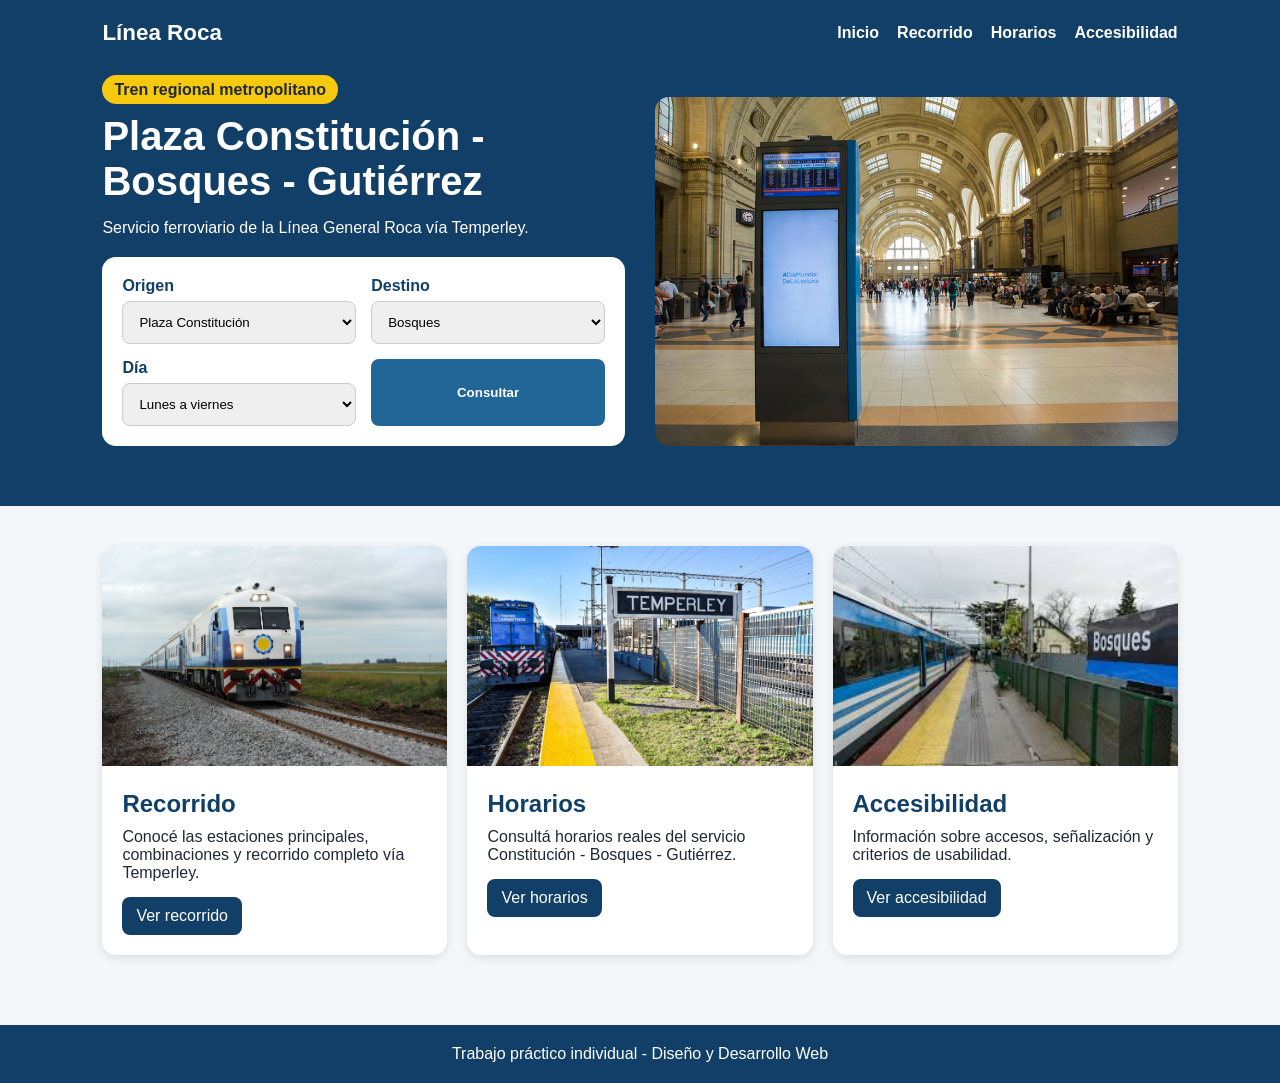
==== index.html @ 36bea430 "Add files via upload" ====
<!DOCTYPE html>
<html lang="es">

<head>

    <meta charset="UTF-8">
    <meta name="viewport" content="width=device-width, initial-scale=1.0">

    <title>
        Línea Roca | Inicio
    </title>

    <link rel="stylesheet" href="css/estilos.css">

</head>

<body>

    <header class="header">

        <div class="topbar">

            <div class="logo">
                Línea Roca
            </div>

            <nav>

                <ul class="menu">

                    <li>
                        <a href="index.html">Inicio</a>
                    </li>

                    <li>
                        <a href="recorrido.html">Recorrido</a>
                    </li>

                    <li>
                        <a href="horarios.html">Horarios</a>
                    </li>

                    <li>
                        <a href="accesibilidad.html">Accesibilidad</a>
                    </li>

                </ul>

            </nav>

        </div>

        <section class="hero">

            <div class="hero-texto">

                <span class="etiqueta">
                    Tren regional metropolitano
                </span>

                <h1>
                    Plaza Constitución - Bosques - Gutiérrez
                </h1>

                <p>
                    Servicio ferroviario de la Línea General Roca
                    vía Temperley.
                </p>

                <div class="buscador">

                    <div class="campo">

                        <label>
                            Origen
                        </label>

                        <select>

                            <option>
                                Plaza Constitución
                            </option>

                            <option>
                                Temperley
                            </option>

                            <option>
                                Bosques
                            </option>

                        </select>

                    </div>

                    <div class="campo">

                        <label>
                            Destino
                        </label>

                        <select>

                            <option>
                                Bosques
                            </option>

                            <option>
                                Juan María Gutiérrez
                            </option>

                            <option>
                                Temperley
                            </option>

                        </select>

                    </div>

                    <div class="campo">

                        <label>
                            Día
                        </label>

                        <select>

                            <option>
                                Lunes a viernes
                            </option>

                            <option>
                                Sábado
                            </option>

                            <option>
                                Domingo/Feriado
                            </option>

                        </select>

                    </div>

                    <button onclick="mostrarMensaje()">
                        Consultar
                    </button>

                </div>

                <p id="mensaje" class="mensaje"></p>

            </div>

            <div class="hero-imagen">

                <img
                    src="img/constitucion.jpg"
                    alt="Estación Plaza Constitución"
                >

            </div>

        </section>

    </header>

    <main>

        <section class="tarjetas-home">

            <article class="card-home">

                <img
                    src="img/tren-roca.jpg"
                    alt="Formación de la Línea Roca"
                >

                <div class="contenido-card">

                    <h2>
                        Recorrido
                    </h2>

                    <p>
                        Conocé las estaciones principales,
                        combinaciones y recorrido completo
                        vía Temperley.
                    </p>

                    <a href="recorrido.html">
                        Ver recorrido
                    </a>

                </div>

            </article>

            <article class="card-home">

                <img
                    src="img/temperley.jpg"
                    alt="Estación Temperley"
                >

                <div class="contenido-card">

                    <h2>
                        Horarios
                    </h2>

                    <p>
                        Consultá horarios reales del servicio
                        Constitución - Bosques - Gutiérrez.
                    </p>

                    <a href="horarios.html">
                        Ver horarios
                    </a>

                </div>

            </article>

            <article class="card-home">

                <img
                    src="img/bosques.jpg"
                    alt="Estación Bosques"
                >

                <div class="contenido-card">

                    <h2>
                        Accesibilidad
                    </h2>

                    <p>
                        Información sobre accesos,
                        señalización y criterios de usabilidad.
                    </p>

                    <a href="accesibilidad.html">
                        Ver accesibilidad
                    </a>

                </div>

            </article>

        </section>

    </main>

    <footer class="footer">

        <p>
            Trabajo práctico individual - Diseño y Desarrollo Web
        </p>

    </footer>

    <script src="js/app.js"></script>

</body>

</html>
---- css/estilos.css ----
*{
    margin:0;
    padding:0;
    box-sizing:border-box;
}

body{
    font-family:Arial, Helvetica, sans-serif;
    background:#f4f7f9;
    color:#1f2933;
}

.header{
    background:#113f67;
    color:white;
    padding:20px 8% 40px;
}

.header-interno{
    background:#113f67;
    color:white;
    padding:20px 8%;
}

.topbar{
    display:flex;
    justify-content:space-between;
    align-items:center;
    flex-wrap:wrap;
    gap:15px;
}

.logo{
    font-size:1.4rem;
    font-weight:bold;
}

.menu{
    display:flex;
    list-style:none;
    gap:18px;
}

.menu a{
    color:white;
    text-decoration:none;
    font-weight:bold;
}

.menu a:hover{
    text-decoration:underline;
}

.hero{
    margin-top:35px;
    display:grid;
    grid-template-columns:1fr 1fr;
    gap:30px;
    align-items:center;
}

.hero-texto h1{
    font-size:2.5rem;
    margin:15px 0;
}

.hero-texto p{
    margin-bottom:20px;
}

.hero-imagen img{
    width:100%;
    border-radius:14px;
}

.etiqueta{
    background:#f6c90e;
    color:#1f2933;
    padding:6px 12px;
    border-radius:20px;
    font-weight:bold;
}

.buscador{
    background:white;
    padding:20px;
    border-radius:14px;
    display:grid;
    grid-template-columns:repeat(auto-fit,minmax(180px,1fr));
    gap:15px;
}

.campo{
    display:flex;
    flex-direction:column;
}

.campo label{
    margin-bottom:6px;
    color:#113f67;
    font-weight:bold;
}

select{
    padding:12px;
    border-radius:8px;
    border:1px solid #ccc;
}

button{
    background:#226597;
    color:white;
    border:none;
    padding:12px;
    border-radius:8px;
    font-weight:bold;
    cursor:pointer;
}

button:hover{
    background:#0c2d48;
}

.mensaje{
    margin-top:15px;
    font-weight:bold;
}

.tarjetas-home{
    padding:40px 8%;
    display:grid;
    grid-template-columns:repeat(auto-fit,minmax(280px,1fr));
    gap:20px;
}

.card-home{
    background:white;
    border-radius:14px;
    overflow:hidden;
    box-shadow:0 3px 10px rgba(0,0,0,0.1);
}

.card-home img{
    width:100%;
    height:220px;
    object-fit:cover;
}

.contenido-card{
    padding:20px;
}

.contenido-card h2{
    margin-bottom:10px;
    color:#113f67;
}

.contenido-card p{
    margin-bottom:15px;
}

.contenido-card a{
    text-decoration:none;
    background:#113f67;
    color:white;
    padding:10px 14px;
    border-radius:8px;
    display:inline-block;
}

.contenedor{
    padding:35px 8%;
}

.tarjeta{
    background:white;
    padding:25px;
    border-radius:14px;
    margin-bottom:25px;
    box-shadow:0 3px 10px rgba(0,0,0,0.08);
}

.linea{
    display:grid;
    grid-template-columns:repeat(auto-fit,minmax(140px,1fr));
    gap:12px;
    margin-top:20px;
}

.estacion{
    background:#eef6fb;
    padding:14px;
    border-radius:10px;
    text-align:center;
    font-weight:bold;
}

.principal{
    background:#fff3c4;
}

.imagen-grande{
    width:100%;
    border-radius:14px;
}

table{
    width:100%;
    border-collapse:collapse;
    margin-top:20px;
}

th,td{
    border:1px solid #d9e2ec;
    padding:12px;
    text-align:left;
}

th{
    background:#113f67;
    color:white;
}

.grid-accesibilidad{
    display:grid;
    grid-template-columns:repeat(auto-fit,minmax(240px,1fr));
    gap:15px;
}

.item-acceso{
    background:#eef6fb;
    padding:18px;
    border-radius:12px;
}

.item-acceso h2{
    margin-bottom:10px;
    color:#113f67;
}

.footer{
    background:#113f67;
    color:white;
    text-align:center;
    padding:20px;
    margin-top:30px;
}

@media(max-width:800px){

    .hero{
        grid-template-columns:1fr;
    }

    .menu{
        flex-direction:column;
    }

}
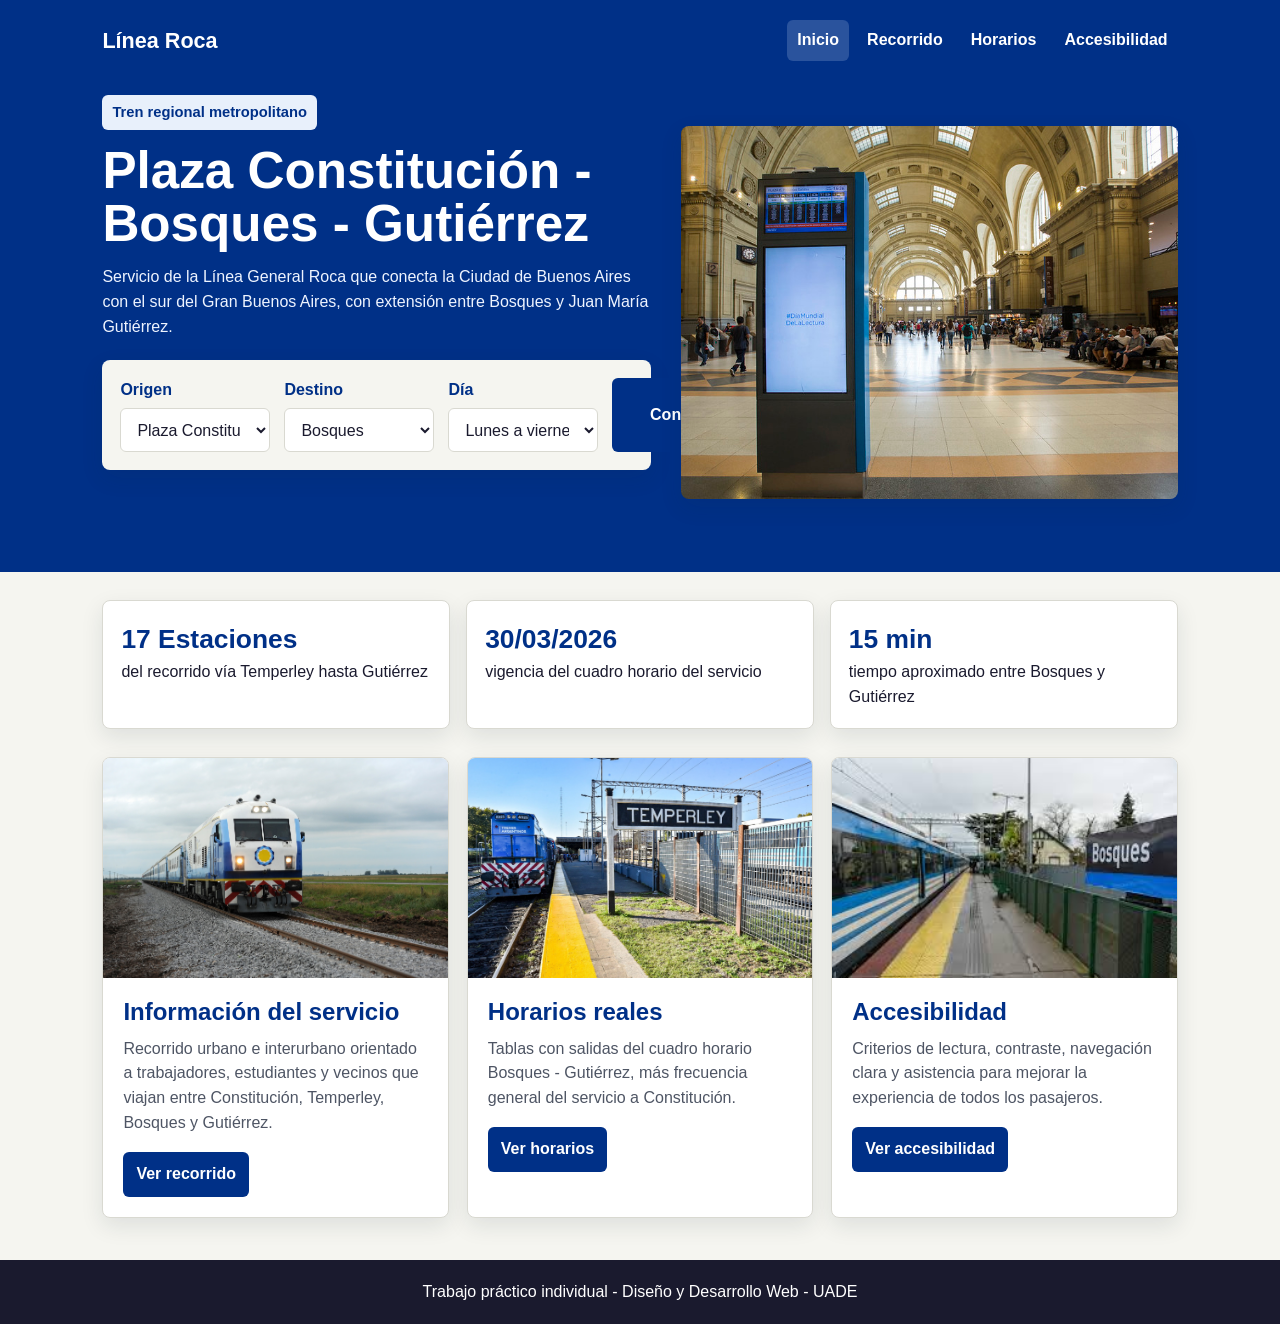
==== commit 2f7373e6: "Add files via upload" ====
--- a/index.html
+++ b/index.html
@@ -1,266 +1,140 @@
-<!DOCTYPE html>
-<html lang="es">
-
-<head>
-
-    <meta charset="UTF-8">
-    <meta name="viewport" content="width=device-width, initial-scale=1.0">
-
-    <title>
-        Línea Roca | Inicio
-    </title>
-
-    <link rel="stylesheet" href="css/estilos.css">
-
-</head>
-
-<body>
-
-    <header class="header">
-
-        <div class="topbar">
-
-            <div class="logo">
-                Línea Roca
-            </div>
-
-            <nav>
-
-                <ul class="menu">
-
-                    <li>
-                        <a href="index.html">Inicio</a>
-                    </li>
-
-                    <li>
-                        <a href="recorrido.html">Recorrido</a>
-                    </li>
-
-                    <li>
-                        <a href="horarios.html">Horarios</a>
-                    </li>
-
-                    <li>
-                        <a href="accesibilidad.html">Accesibilidad</a>
-                    </li>
-
-                </ul>
-
-            </nav>
-
-        </div>
-
-        <section class="hero">
-
-            <div class="hero-texto">
-
-                <span class="etiqueta">
-                    Tren regional metropolitano
-                </span>
-
-                <h1>
-                    Plaza Constitución - Bosques - Gutiérrez
-                </h1>
-
-                <p>
-                    Servicio ferroviario de la Línea General Roca
-                    vía Temperley.
-                </p>
-
-                <div class="buscador">
-
-                    <div class="campo">
-
-                        <label>
-                            Origen
-                        </label>
-
-                        <select>
-
-                            <option>
-                                Plaza Constitución
-                            </option>
-
-                            <option>
-                                Temperley
-                            </option>
-
-                            <option>
-                                Bosques
-                            </option>
-
-                        </select>
-
-                    </div>
-
-                    <div class="campo">
-
-                        <label>
-                            Destino
-                        </label>
-
-                        <select>
-
-                            <option>
-                                Bosques
-                            </option>
-
-                            <option>
-                                Juan María Gutiérrez
-                            </option>
-
-                            <option>
-                                Temperley
-                            </option>
-
-                        </select>
-
-                    </div>
-
-                    <div class="campo">
-
-                        <label>
-                            Día
-                        </label>
-
-                        <select>
-
-                            <option>
-                                Lunes a viernes
-                            </option>
-
-                            <option>
-                                Sábado
-                            </option>
-
-                            <option>
-                                Domingo/Feriado
-                            </option>
-
-                        </select>
-
-                    </div>
-
-                    <button onclick="mostrarMensaje()">
-                        Consultar
-                    </button>
-
-                </div>
-
-                <p id="mensaje" class="mensaje"></p>
-
-            </div>
-
-            <div class="hero-imagen">
-
-                <img
-                    src="img/constitucion.jpg"
-                    alt="Estación Plaza Constitución"
-                >
-
-            </div>
-
-        </section>
-
-    </header>
-
-    <main>
-
-        <section class="tarjetas-home">
-
-            <article class="card-home">
-
-                <img
-                    src="img/tren-roca.jpg"
-                    alt="Formación de la Línea Roca"
-                >
-
-                <div class="contenido-card">
-
-                    <h2>
-                        Recorrido
-                    </h2>
-
-                    <p>
-                        Conocé las estaciones principales,
-                        combinaciones y recorrido completo
-                        vía Temperley.
-                    </p>
-
-                    <a href="recorrido.html">
-                        Ver recorrido
-                    </a>
-
-                </div>
-
-            </article>
-
-            <article class="card-home">
-
-                <img
-                    src="img/temperley.jpg"
-                    alt="Estación Temperley"
-                >
-
-                <div class="contenido-card">
-
-                    <h2>
-                        Horarios
-                    </h2>
-
-                    <p>
-                        Consultá horarios reales del servicio
-                        Constitución - Bosques - Gutiérrez.
-                    </p>
-
-                    <a href="horarios.html">
-                        Ver horarios
-                    </a>
-
-                </div>
-
-            </article>
-
-            <article class="card-home">
-
-                <img
-                    src="img/bosques.jpg"
-                    alt="Estación Bosques"
-                >
-
-                <div class="contenido-card">
-
-                    <h2>
-                        Accesibilidad
-                    </h2>
-
-                    <p>
-                        Información sobre accesos,
-                        señalización y criterios de usabilidad.
-                    </p>
-
-                    <a href="accesibilidad.html">
-                        Ver accesibilidad
-                    </a>
-
-                </div>
-
-            </article>
-
-        </section>
-
-    </main>
-
-    <footer class="footer">
-
-        <p>
-            Trabajo práctico individual - Diseño y Desarrollo Web
-        </p>
-
-    </footer>
-
-    <script src="js/app.js"></script>
-
-</body>
-
-</html>+<!DOCTYPE html>
+<html lang="es">
+
+<head>
+    <meta charset="UTF-8">
+    <meta name="viewport" content="width=device-width, initial-scale=1.0">
+    <title>Línea Roca | Bosques - Gutiérrez</title>
+    <link rel="stylesheet" href="css/estilos.css">
+</head>
+
+<body>
+    <header class="site-header">
+        <div class="topbar">
+            <a class="logo" href="index.html">Línea Roca</a>
+
+            <nav aria-label="Navegación principal">
+                <ul class="menu">
+                    <li><a aria-current="page" href="index.html">Inicio</a></li>
+                    <li><a href="recorrido.html">Recorrido</a></li>
+                    <li><a href="horarios.html">Horarios</a></li>
+                    <li><a href="accesibilidad.html">Accesibilidad</a></li>
+                </ul>
+            </nav>
+        </div>
+
+        <section class="hero">
+            <div class="hero-texto">
+                <span class="etiqueta">Tren regional metropolitano</span>
+                <h1>Plaza Constitución - Bosques - Gutiérrez</h1>
+                <p>
+                    Servicio de la Línea General Roca que conecta la Ciudad de Buenos Aires
+                    con el sur del Gran Buenos Aires, con extensión entre Bosques y Juan
+                    María Gutiérrez.
+                </p>
+
+                <form class="buscador" id="consulta-form">
+                    <div class="campo">
+                        <label for="origen">Origen</label>
+                        <select id="origen" name="origen">
+                            <option value="constitucion">Plaza Constitución</option>
+                            <option value="temperley">Temperley</option>
+                            <option value="bosques">Bosques</option>
+                            <option value="gutierrez">Juan María Gutiérrez</option>
+                        </select>
+                    </div>
+
+                    <div class="campo">
+                        <label for="destino">Destino</label>
+                        <select id="destino" name="destino">
+                            <option value="bosques">Bosques</option>
+                            <option value="gutierrez">Juan María Gutiérrez</option>
+                            <option value="temperley">Temperley</option>
+                            <option value="constitucion">Plaza Constitución</option>
+                        </select>
+                    </div>
+
+                    <div class="campo">
+                        <label for="dia">Día</label>
+                        <select id="dia" name="dia">
+                            <option value="habiles">Lunes a viernes</option>
+                            <option value="sabado">Sábado</option>
+                            <option value="domingo">Domingos y feriados</option>
+                        </select>
+                    </div>
+
+                    <button type="submit">Consultar</button>
+                </form>
+
+                <p id="mensaje" class="mensaje" role="status"></p>
+            </div>
+
+            <div class="hero-imagen">
+                <img src="img/constitucion.jpg" alt="Hall de la estación Plaza Constitución">
+            </div>
+        </section>
+    </header>
+
+    <main>
+        <section class="resumen-servicio" aria-label="Datos principales del servicio">
+            <article>
+                <span class="dato">17 Estaciones</span>
+                <p> del recorrido vía Temperley hasta Gutiérrez</p>
+            </article>
+            <article>
+                <span class="dato">30/03/2026</span>
+                <p>vigencia del cuadro horario del servicio</p>
+            </article>
+            <article>
+                <span class="dato">15 min</span>
+                <p>tiempo aproximado entre Bosques y Gutiérrez</p>
+            </article>
+        </section>
+
+        <section class="tarjetas-home">
+            <article class="card-home">
+                <img src="img/tren-roca.jpg" alt="Formación eléctrica de la Línea Roca">
+                <div class="contenido-card">
+                    <h2>Información del servicio</h2>
+                    <p>
+                        Recorrido urbano e interurbano orientado a trabajadores, estudiantes
+                        y vecinos que viajan entre Constitución, Temperley, Bosques y Gutiérrez.
+                    </p>
+                    <a href="recorrido.html">Ver recorrido</a>
+                </div>
+            </article>
+
+            <article class="card-home">
+                <img src="img/temperley.jpg" alt="Andenes de la estación Temperley">
+                <div class="contenido-card">
+                    <h2>Horarios reales</h2>
+                    <p>
+                        Tablas con salidas del cuadro horario Bosques - Gutiérrez,
+                        más frecuencia general del servicio a Constitución.
+                    </p>
+                    <a href="horarios.html">Ver horarios</a>
+                </div>
+            </article>
+
+            <article class="card-home">
+                <img src="img/bosques.jpg" alt="Estación Bosques de la Línea Roca">
+                <div class="contenido-card">
+                    <h2>Accesibilidad</h2>
+                    <p>
+                        Criterios de lectura, contraste, navegación clara y asistencia para
+                        mejorar la experiencia de todos los pasajeros.
+                    </p>
+                    <a href="accesibilidad.html">Ver accesibilidad</a>
+                </div>
+            </article>
+        </section>
+    </main>
+
+    <footer class="footer">
+        <p>Trabajo práctico individual - Diseño y Desarrollo Web - UADE</p>
+    </footer>
+
+    <script src="js/app.js"></script>
+</body>
+
+</html>
--- a/css/estilos.css
+++ b/css/estilos.css
@@ -1,259 +1,491 @@
-*{
-    margin:0;
-    padding:0;
-    box-sizing:border-box;
-}
-
-body{
-    font-family:Arial, Helvetica, sans-serif;
-    background:#f4f7f9;
-    color:#1f2933;
-}
-
-.header{
-    background:#113f67;
-    color:white;
-    padding:20px 8% 40px;
-}
-
-.header-interno{
-    background:#113f67;
-    color:white;
-    padding:20px 8%;
-}
-
-.topbar{
-    display:flex;
-    justify-content:space-between;
-    align-items:center;
-    flex-wrap:wrap;
-    gap:15px;
-}
-
-.logo{
-    font-size:1.4rem;
-    font-weight:bold;
-}
-
-.menu{
-    display:flex;
-    list-style:none;
-    gap:18px;
-}
-
-.menu a{
-    color:white;
-    text-decoration:none;
-    font-weight:bold;
-}
-
-.menu a:hover{
-    text-decoration:underline;
-}
-
-.hero{
-    margin-top:35px;
-    display:grid;
-    grid-template-columns:1fr 1fr;
-    gap:30px;
-    align-items:center;
-}
-
-.hero-texto h1{
-    font-size:2.5rem;
-    margin:15px 0;
-}
-
-.hero-texto p{
-    margin-bottom:20px;
-}
-
-.hero-imagen img{
-    width:100%;
-    border-radius:14px;
-}
-
-.etiqueta{
-    background:#f6c90e;
-    color:#1f2933;
-    padding:6px 12px;
-    border-radius:20px;
-    font-weight:bold;
-}
-
-.buscador{
-    background:white;
-    padding:20px;
-    border-radius:14px;
-    display:grid;
-    grid-template-columns:repeat(auto-fit,minmax(180px,1fr));
-    gap:15px;
-}
-
-.campo{
-    display:flex;
-    flex-direction:column;
-}
-
-.campo label{
-    margin-bottom:6px;
-    color:#113f67;
-    font-weight:bold;
-}
-
-select{
-    padding:12px;
-    border-radius:8px;
-    border:1px solid #ccc;
-}
-
-button{
-    background:#226597;
-    color:white;
-    border:none;
-    padding:12px;
-    border-radius:8px;
-    font-weight:bold;
-    cursor:pointer;
-}
-
-button:hover{
-    background:#0c2d48;
-}
-
-.mensaje{
-    margin-top:15px;
-    font-weight:bold;
-}
-
-.tarjetas-home{
-    padding:40px 8%;
-    display:grid;
-    grid-template-columns:repeat(auto-fit,minmax(280px,1fr));
-    gap:20px;
-}
-
-.card-home{
-    background:white;
-    border-radius:14px;
-    overflow:hidden;
-    box-shadow:0 3px 10px rgba(0,0,0,0.1);
-}
-
-.card-home img{
-    width:100%;
-    height:220px;
-    object-fit:cover;
-}
-
-.contenido-card{
-    padding:20px;
-}
-
-.contenido-card h2{
-    margin-bottom:10px;
-    color:#113f67;
-}
-
-.contenido-card p{
-    margin-bottom:15px;
-}
-
-.contenido-card a{
-    text-decoration:none;
-    background:#113f67;
-    color:white;
-    padding:10px 14px;
-    border-radius:8px;
-    display:inline-block;
-}
-
-.contenedor{
-    padding:35px 8%;
-}
-
-.tarjeta{
-    background:white;
-    padding:25px;
-    border-radius:14px;
-    margin-bottom:25px;
-    box-shadow:0 3px 10px rgba(0,0,0,0.08);
-}
-
-.linea{
-    display:grid;
-    grid-template-columns:repeat(auto-fit,minmax(140px,1fr));
-    gap:12px;
-    margin-top:20px;
-}
-
-.estacion{
-    background:#eef6fb;
-    padding:14px;
-    border-radius:10px;
-    text-align:center;
-    font-weight:bold;
-}
-
-.principal{
-    background:#fff3c4;
-}
-
-.imagen-grande{
-    width:100%;
-    border-radius:14px;
-}
-
-table{
-    width:100%;
-    border-collapse:collapse;
-    margin-top:20px;
-}
-
-th,td{
-    border:1px solid #d9e2ec;
-    padding:12px;
-    text-align:left;
-}
-
-th{
-    background:#113f67;
-    color:white;
-}
-
-.grid-accesibilidad{
-    display:grid;
-    grid-template-columns:repeat(auto-fit,minmax(240px,1fr));
-    gap:15px;
-}
-
-.item-acceso{
-    background:#eef6fb;
-    padding:18px;
-    border-radius:12px;
-}
-
-.item-acceso h2{
-    margin-bottom:10px;
-    color:#113f67;
-}
-
-.footer{
-    background:#113f67;
-    color:white;
-    text-align:center;
-    padding:20px;
-    margin-top:30px;
-}
-
-@media(max-width:800px){
-
-    .hero{
-        grid-template-columns:1fr;
-    }
-
-    .menu{
-        flex-direction:column;
-    }
-
-}+:root{
+    --azul:#003087;
+    --azul-oscuro:#1a1a2e;
+    --celeste:#e8f0fb;
+    --verde:#1b7a3e;
+    --rojo:#c8102e;
+    --fondo:#f5f5f0;
+    --texto:#1a1a2e;
+    --muted:#4e5564;
+    --borde:#d9d9d1;
+    --blanco:#ffffff;
+    --sombra:0 8px 22px rgba(15,35,52,0.10);
+}
+
+*{
+    margin:0;
+    padding:0;
+    box-sizing:border-box;
+}
+
+body{
+    font-family:Arial, Helvetica, sans-serif;
+    background:var(--fondo);
+    color:var(--texto);
+    line-height:1.55;
+}
+
+a{
+    color:inherit;
+}
+
+.site-header,
+.header-interno{
+    background:var(--azul);
+    color:var(--blanco);
+    padding:20px 8% 42px;
+}
+
+.header-interno{
+    padding-bottom:34px;
+}
+
+.topbar{
+    display:flex;
+    justify-content:space-between;
+    align-items:center;
+    gap:18px;
+    flex-wrap:wrap;
+}
+
+.logo{
+    font-size:1.35rem;
+    font-weight:700;
+    text-decoration:none;
+}
+
+.menu{
+    display:flex;
+    align-items:center;
+    list-style:none;
+    gap:8px;
+    flex-wrap:wrap;
+}
+
+.menu a{
+    display:inline-block;
+    color:var(--blanco);
+    text-decoration:none;
+    font-weight:700;
+    padding:8px 10px;
+    border-radius:6px;
+}
+
+.menu a:hover,
+.menu a[aria-current="page"]{
+    background:rgba(232,240,251,0.18);
+}
+
+.hero{
+    margin-top:34px;
+    display:grid;
+    grid-template-columns:minmax(0,1.05fr) minmax(300px,0.95fr);
+    gap:30px;
+    align-items:center;
+}
+
+.hero-texto h1,
+.titulo-pagina h1{
+    font-size:clamp(2rem,4vw,3.3rem);
+    line-height:1.05;
+    margin:14px 0;
+    max-width:760px;
+}
+
+.hero-texto p,
+.titulo-pagina p{
+    max-width:760px;
+    color:#eef4ff;
+    margin-bottom:20px;
+}
+
+.hero-imagen img,
+.imagen-grande{
+    width:100%;
+    display:block;
+    border-radius:8px;
+    object-fit:cover;
+}
+
+.hero-imagen img{
+    aspect-ratio:4/3;
+    box-shadow:var(--sombra);
+}
+
+.etiqueta{
+    display:inline-block;
+    background:var(--celeste);
+    color:var(--azul);
+    padding:6px 10px;
+    border-radius:6px;
+    font-weight:700;
+    font-size:0.92rem;
+}
+
+.buscador{
+    background:var(--fondo);
+    color:var(--texto);
+    padding:18px;
+    border-radius:8px;
+    display:grid;
+    grid-template-columns:repeat(4,minmax(150px,1fr));
+    gap:14px;
+    box-shadow:var(--sombra);
+}
+
+.campo{
+    display:flex;
+    flex-direction:column;
+    gap:6px;
+}
+
+.campo label{
+    color:var(--azul);
+    font-weight:700;
+}
+
+select,
+button{
+    width:100%;
+    min-height:44px;
+    padding:10px 12px;
+    border-radius:6px;
+    font:inherit;
+}
+
+select{
+    border:1px solid var(--borde);
+    background:var(--blanco);
+    color:var(--texto);
+}
+
+button,
+.contenido-card a,
+.boton-secundario{
+    background:var(--azul);
+    color:var(--blanco);
+    border:0;
+    text-decoration:none;
+    font-weight:700;
+    cursor:pointer;
+}
+
+button:hover,
+.contenido-card a:hover,
+.boton-secundario:hover{
+    background:var(--rojo);
+}
+
+.mensaje{
+    min-height:26px;
+    margin-top:14px;
+    font-weight:700;
+    color:var(--blanco);
+}
+
+.mensaje-link{
+    display:inline-block;
+    margin-left:12px;
+    padding:7px 10px;
+    border-radius:6px;
+    background:var(--fondo);
+    color:var(--azul);
+    text-decoration:none;
+}
+
+.mensaje-link:hover{
+    background:var(--celeste);
+}
+
+.resumen-servicio,
+.tarjetas-home,
+.contenedor{
+    padding-left:8%;
+    padding-right:8%;
+}
+
+.resumen-servicio{
+    display:grid;
+    grid-template-columns:repeat(3,1fr);
+    gap:16px;
+    padding-top:28px;
+}
+
+.resumen-servicio article,
+.card-home,
+.tarjeta{
+    background:var(--blanco);
+    border:1px solid var(--borde);
+    border-radius:8px;
+    box-shadow:var(--sombra);
+}
+
+.resumen-servicio article{
+    padding:18px;
+}
+
+.dato{
+    display:block;
+    color:var(--azul);
+    font-size:1.65rem;
+    font-weight:800;
+}
+
+.tarjetas-home{
+    padding-top:28px;
+    padding-bottom:42px;
+    display:grid;
+    grid-template-columns:repeat(3,minmax(0,1fr));
+    gap:18px;
+}
+
+.card-home{
+    overflow:hidden;
+}
+
+.card-home img{
+    width:100%;
+    height:220px;
+    object-fit:cover;
+    display:block;
+}
+
+.contenido-card{
+    padding:20px;
+}
+
+.contenido-card h2,
+.tarjeta h2{
+    color:var(--azul);
+    line-height:1.2;
+    margin-bottom:10px;
+}
+
+.contenido-card p{
+    margin-bottom:16px;
+    color:var(--muted);
+}
+
+.contenido-card a,
+.boton-secundario{
+    display:inline-block;
+    padding:10px 13px;
+    border-radius:6px;
+}
+
+.titulo-pagina{
+    margin-top:32px;
+}
+
+.contenedor{
+    padding-top:34px;
+    padding-bottom:42px;
+}
+
+.tarjeta{
+    padding:24px;
+    margin-bottom:24px;
+}
+
+.grid-dos-columnas{
+    display:grid;
+    grid-template-columns:repeat(2,minmax(0,1fr));
+    gap:20px;
+}
+
+.grid-dos-columnas .tarjeta{
+    margin-bottom:0;
+}
+
+.linea-recorrido{
+    list-style:none;
+    display:grid;
+    grid-template-columns:repeat(auto-fit,minmax(180px,1fr));
+    gap:12px;
+    margin-top:22px;
+    counter-reset:estacion;
+}
+
+.linea-recorrido li{
+    position:relative;
+    min-height:104px;
+    padding:16px 14px 14px 48px;
+    background:var(--celeste);
+    border-left:5px solid var(--verde);
+    border-radius:8px;
+    counter-increment:estacion;
+}
+
+.linea-recorrido li::before{
+    content:counter(estacion);
+    position:absolute;
+    left:14px;
+    top:16px;
+    width:24px;
+    height:24px;
+    display:grid;
+    place-items:center;
+    border-radius:50%;
+    background:var(--azul);
+    color:var(--blanco);
+    font-size:0.78rem;
+    font-weight:800;
+}
+
+.linea-recorrido span{
+    display:block;
+    color:var(--azul-oscuro);
+    font-weight:800;
+}
+
+.linea-recorrido small,
+.texto-ayuda{
+    color:var(--muted);
+}
+
+.lista-info{
+    padding-left:20px;
+}
+
+.lista-info li{
+    margin-bottom:10px;
+}
+
+.media-destacada{
+    display:grid;
+    grid-template-columns:minmax(260px,0.8fr) 1fr;
+    gap:22px;
+    align-items:center;
+}
+
+.grid-capturas{
+    display:grid;
+    grid-template-columns:repeat(2,minmax(0,1fr));
+    gap:16px;
+    margin-top:18px;
+}
+
+.captura-pdf{
+    border:1px solid var(--borde);
+    border-radius:8px;
+    overflow:hidden;
+    background:var(--fondo);
+}
+
+.captura-pdf img{
+    display:block;
+    width:100%;
+    max-height:520px;
+    object-fit:contain;
+    background:var(--fondo);
+}
+
+.captura-pdf figcaption{
+    padding:10px 12px;
+    color:var(--muted);
+    font-size:0.92rem;
+    border-top:1px solid var(--borde);
+}
+
+.tabla-scroll{
+    width:100%;
+    overflow-x:auto;
+}
+
+table{
+    width:100%;
+    min-width:620px;
+    border-collapse:collapse;
+    margin-top:16px;
+    background:var(--blanco);
+}
+
+th,
+td{
+    border:1px solid var(--borde);
+    padding:11px 12px;
+    text-align:left;
+    vertical-align:top;
+}
+
+th{
+    background:var(--azul);
+    color:var(--blanco);
+}
+
+.tabla-compacta{
+    min-width:420px;
+}
+
+.tabla-compacta th,
+.tabla-compacta td{
+    padding:8px 10px;
+}
+
+.grid-accesibilidad{
+    display:grid;
+    grid-template-columns:repeat(auto-fit,minmax(230px,1fr));
+    gap:14px;
+    margin-top:14px;
+}
+
+.item-acceso{
+    background:#eef6f1;
+    border-left:5px solid var(--verde);
+    padding:18px;
+    border-radius:8px;
+}
+
+.item-acceso h3{
+    margin-bottom:8px;
+    color:var(--azul);
+}
+
+.footer{
+    background:var(--azul-oscuro);
+    color:var(--blanco);
+    text-align:center;
+    padding:20px 8%;
+}
+
+@media(max-width:980px){
+    .hero,
+    .grid-dos-columnas,
+    .media-destacada,
+    .tarjetas-home,
+    .resumen-servicio,
+    .grid-capturas{
+        grid-template-columns:1fr;
+    }
+
+    .buscador{
+        grid-template-columns:repeat(2,minmax(0,1fr));
+    }
+}
+
+@media(max-width:620px){
+    .site-header,
+    .header-interno,
+    .resumen-servicio,
+    .tarjetas-home,
+    .contenedor{
+        padding-left:5%;
+        padding-right:5%;
+    }
+
+    .menu{
+        width:100%;
+    }
+
+    .menu a{
+        padding:8px;
+    }
+
+    .buscador{
+        grid-template-columns:1fr;
+    }
+
+    .tarjeta{
+        padding:18px;
+    }
+}
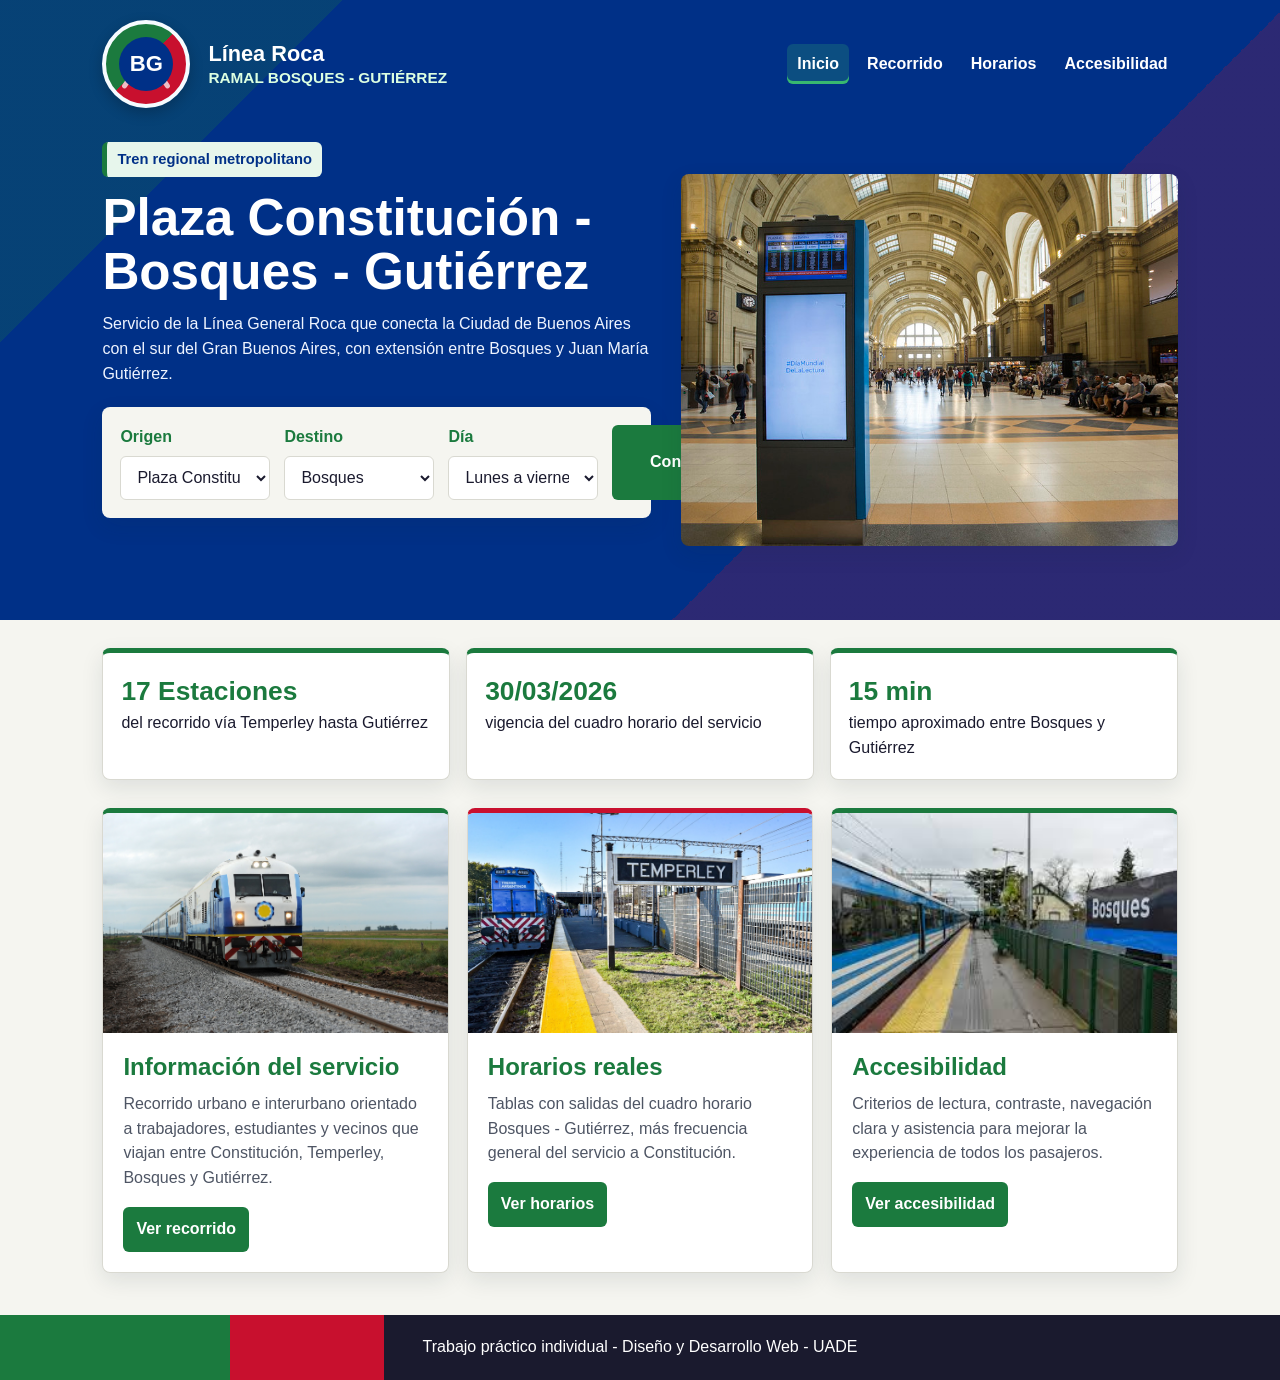
==== commit b93297cd: "Add files via upload" ====
--- a/index.html
+++ b/index.html
@@ -11,7 +11,13 @@
 <body>
     <header class="site-header">
         <div class="topbar">
-            <a class="logo" href="index.html">Línea Roca</a>
+            <a class="logo ramal-logo" href="index.html" aria-label="Línea Roca, Ramal Bosques Gutiérrez">
+                <span class="ramal-icono" aria-hidden="true"><span>BG</span></span>
+                <span class="logo-texto">
+                    <strong>Línea Roca</strong>
+                    <small>Ramal Bosques - Gutiérrez</small>
+                </span>
+            </a>
 
             <nav aria-label="Navegación principal">
                 <ul class="menu">
--- a/css/estilos.css
+++ b/css/estilos.css
@@ -3,7 +3,10 @@
     --azul-oscuro:#1a1a2e;
     --celeste:#e8f0fb;
     --verde:#1b7a3e;
+    --verde-claro:#e7f6ec;
+    --verde-brillante:#38b86f;
     --rojo:#c8102e;
+    --rojo-claro:#fde9ee;
     --fondo:#f5f5f0;
     --texto:#1a1a2e;
     --muted:#4e5564;
@@ -31,7 +34,9 @@
 
 .site-header,
 .header-interno{
-    background:var(--azul);
+    background:
+        linear-gradient(135deg,rgba(27,122,62,0.24) 0 18%,transparent 18% 68%,rgba(200,16,46,0.22) 68% 100%),
+        var(--azul);
     color:var(--blanco);
     padding:20px 8% 42px;
 }
@@ -54,6 +59,88 @@
     text-decoration:none;
 }
 
+.ramal-logo{
+    display:flex;
+    align-items:center;
+    gap:18px;
+    max-width:430px;
+}
+
+.logo-texto{
+    display:flex;
+    flex-direction:column;
+    line-height:1.1;
+}
+
+.logo-texto strong{
+    font-size:1.36rem;
+}
+
+.logo-texto small{
+    margin-top:4px;
+    color:#dcffe1;
+    font-size:0.96rem;
+    font-weight:800;
+    text-transform:uppercase;
+}
+
+.ramal-icono{
+    position:relative;
+    display:grid;
+    place-items:center;
+    flex:0 0 88px;
+    width:88px;
+    height:88px;
+    border:4px solid #f6fbff;
+    border-radius:50%;
+    background:linear-gradient(135deg,var(--verde) 0 48%,var(--rojo) 48% 100%);
+    box-shadow:0 5px 14px rgba(0,0,0,0.22);
+    overflow:hidden;
+    transition:transform 0.18s ease, box-shadow 0.18s ease;
+}
+
+.ramal-icono::before,
+.ramal-icono::after{
+    content:"";
+    position:absolute;
+    top:14%;
+    width:5px;
+    height:72%;
+    background:rgba(255,255,255,0.72);
+    border-radius:999px;
+    z-index:1;
+}
+
+.ramal-icono::before{
+    left:31px;
+    transform:rotate(34deg);
+}
+
+.ramal-icono::after{
+    right:31px;
+    transform:rotate(-34deg);
+}
+
+.ramal-icono span{
+    position:relative;
+    z-index:2;
+    display:grid;
+    place-items:center;
+    width:54px;
+    height:54px;
+    border-radius:50%;
+    background:var(--azul);
+    color:var(--blanco);
+    font-size:1.38rem;
+    font-weight:900;
+    letter-spacing:0;
+}
+
+.ramal-logo:hover .ramal-icono{
+    transform:translateY(-1px);
+    box-shadow:0 8px 18px rgba(0,0,0,0.28);
+}
+
 .menu{
     display:flex;
     align-items:center;
@@ -73,7 +160,8 @@
 
 .menu a:hover,
 .menu a[aria-current="page"]{
-    background:rgba(232,240,251,0.18);
+    background:rgba(56,184,111,0.22);
+    box-shadow:inset 0 -3px 0 var(--verde-brillante);
 }
 
 .hero{
@@ -114,8 +202,9 @@
 
 .etiqueta{
     display:inline-block;
-    background:var(--celeste);
+    background:var(--verde-claro);
     color:var(--azul);
+    border-left:5px solid var(--verde);
     padding:6px 10px;
     border-radius:6px;
     font-weight:700;
@@ -140,7 +229,7 @@
 }
 
 .campo label{
-    color:var(--azul);
+    color:var(--verde);
     font-weight:700;
 }
 
@@ -162,7 +251,7 @@
 button,
 .contenido-card a,
 .boton-secundario{
-    background:var(--azul);
+    background:var(--verde);
     color:var(--blanco);
     border:0;
     text-decoration:none;
@@ -188,8 +277,8 @@
     margin-left:12px;
     padding:7px 10px;
     border-radius:6px;
-    background:var(--fondo);
-    color:var(--azul);
+    background:var(--rojo-claro);
+    color:var(--rojo);
     text-decoration:none;
 }
 
@@ -222,11 +311,12 @@
 
 .resumen-servicio article{
     padding:18px;
+    border-top:5px solid var(--verde);
 }
 
 .dato{
     display:block;
-    color:var(--azul);
+    color:var(--verde);
     font-size:1.65rem;
     font-weight:800;
 }
@@ -241,6 +331,15 @@
 
 .card-home{
     overflow:hidden;
+    border-top:5px solid var(--verde);
+}
+
+.card-home:nth-child(2){
+    border-top:5px solid var(--rojo);
+}
+
+.card-home:nth-child(3){
+    border-top:5px solid var(--verde);
 }
 
 .card-home img{
@@ -256,7 +355,7 @@
 
 .contenido-card h2,
 .tarjeta h2{
-    color:var(--azul);
+    color:var(--verde);
     line-height:1.2;
     margin-bottom:10px;
 }
@@ -285,6 +384,11 @@
 .tarjeta{
     padding:24px;
     margin-bottom:24px;
+    border-left:5px solid var(--verde);
+}
+
+.grid-dos-columnas .tarjeta:nth-child(even){
+    border-left-color:var(--rojo);
 }
 
 .grid-dos-columnas{
@@ -310,7 +414,7 @@
     position:relative;
     min-height:104px;
     padding:16px 14px 14px 48px;
-    background:var(--celeste);
+    background:var(--verde-claro);
     border-left:5px solid var(--verde);
     border-radius:8px;
     counter-increment:estacion;
@@ -326,7 +430,7 @@
     display:grid;
     place-items:center;
     border-radius:50%;
-    background:var(--azul);
+    background:var(--rojo);
     color:var(--blanco);
     font-size:0.78rem;
     font-weight:800;
@@ -384,7 +488,7 @@
     padding:10px 12px;
     color:var(--muted);
     font-size:0.92rem;
-    border-top:1px solid var(--borde);
+    border-top:3px solid var(--verde);
 }
 
 .tabla-scroll{
@@ -409,8 +513,12 @@
 }
 
 th{
-    background:var(--azul);
-    color:var(--blanco);
+    background:var(--verde);
+    color:var(--blanco);
+}
+
+tbody tr:nth-child(even){
+    background:var(--verde-claro);
 }
 
 .tabla-compacta{
@@ -430,7 +538,7 @@
 }
 
 .item-acceso{
-    background:#eef6f1;
+    background:var(--verde-claro);
     border-left:5px solid var(--verde);
     padding:18px;
     border-radius:8px;
@@ -438,11 +546,13 @@
 
 .item-acceso h3{
     margin-bottom:8px;
-    color:var(--azul);
+    color:var(--verde);
 }
 
 .footer{
-    background:var(--azul-oscuro);
+    background:
+        linear-gradient(90deg,var(--verde) 0 18%,var(--rojo) 18% 30%,transparent 30% 100%),
+        var(--azul-oscuro);
     color:var(--blanco);
     text-align:center;
     padding:20px 8%;
@@ -477,6 +587,34 @@
         width:100%;
     }
 
+    .ramal-logo{
+        max-width:100%;
+    }
+
+    .ramal-icono{
+        flex-basis:78px;
+        width:78px;
+        height:78px;
+    }
+
+    .ramal-icono::before{
+        left:27px;
+    }
+
+    .ramal-icono::after{
+        right:27px;
+    }
+
+    .ramal-icono span{
+        width:48px;
+        height:48px;
+        font-size:1.25rem;
+    }
+
+    .logo-texto small{
+        font-size:0.78rem;
+    }
+
     .menu a{
         padding:8px;
     }
